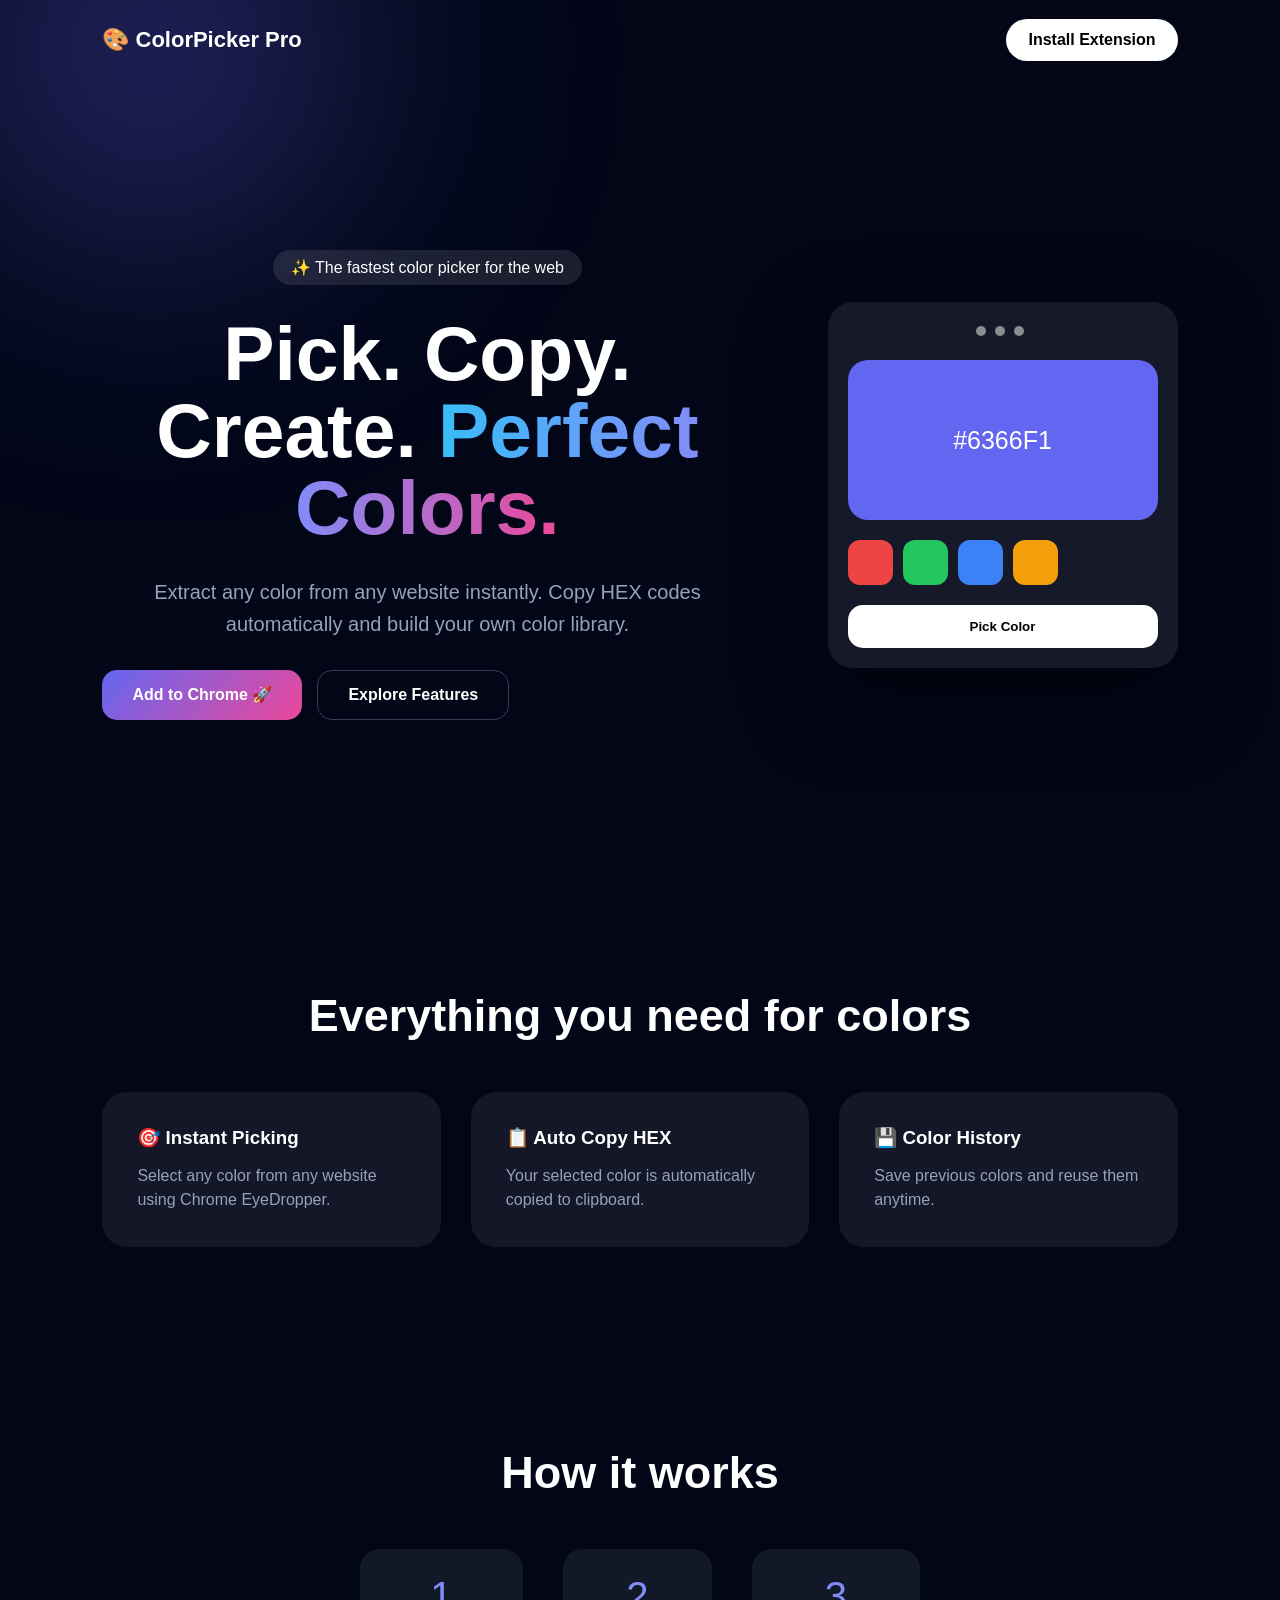
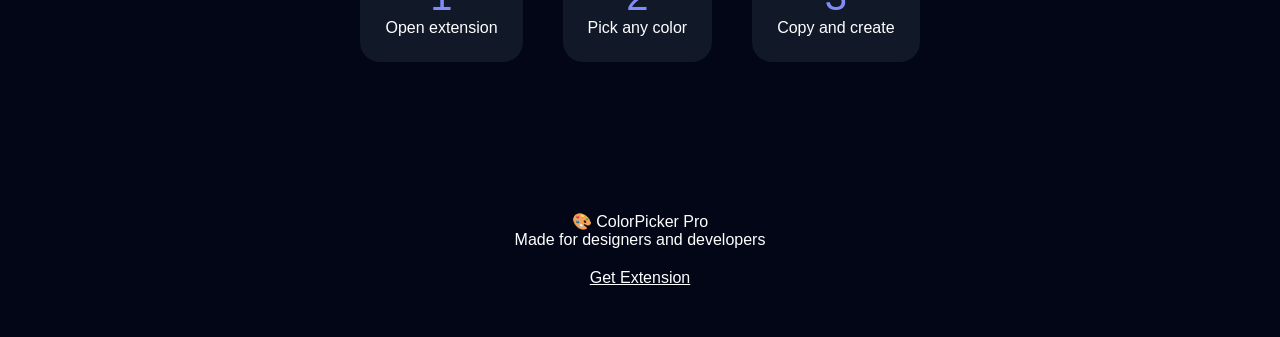
==== index.html @ 122beeb1 "Initial commit" ====
<!DOCTYPE html>
<html lang="en">

<head>

    <meta charset="UTF-8">
    <meta name="viewport" content="width=device-width, initial-scale=1.0">

    <title>Color Picker Pro</title>

    <link rel="stylesheet" href="style.css">

</head>


<body>


<nav>

    <div class="logo">
        🎨 ColorPicker Pro
    </div>


    <a
            href="https://chrome.google.com/webstore"
            target="_blank"
            class="nav-btn">

        Install Extension

    </a>

</nav>




<section class="hero">


    <div class="hero-content">


        <div class="badge">

            ✨ The fastest color picker for the web

        </div>



        <h1>

            Pick.
            Copy.
            Create.

            <span>
Perfect Colors.
</span>

        </h1>



        <p>

            Extract any color from any website instantly.
            Copy HEX codes automatically and build your
            own color library.

        </p>




        <div class="buttons">


            <a
                    href="YOUR_CHROME_STORE_LINK"
                    target="_blank"
                    class="primary">

                Add to Chrome 🚀

            </a>


            <a
                    href="#features"
                    class="secondary">

                Explore Features

            </a>


        </div>


    </div>





    <div class="mockup">


        <div class="window">


            <div class="top">

                <span></span>
                <span></span>
                <span></span>

            </div>


            <div class="picker-preview">

                #6366F1

            </div>



            <div class="colors">


                <div style="background:#ef4444"></div>

                <div style="background:#22c55e"></div>

                <div style="background:#3b82f6"></div>

                <div style="background:#f59e0b"></div>


            </div>


            <button>

                Pick Color

            </button>



        </div>


    </div>



</section>





<section id="features">


    <h2>
        Everything you need for colors
    </h2>


    <div class="cards">


        <div class="card">

            <h3>
                🎯 Instant Picking
            </h3>

            <p>
                Select any color from any website using Chrome EyeDropper.
            </p>

        </div>




        <div class="card">

            <h3>
                📋 Auto Copy HEX
            </h3>

            <p>
                Your selected color is automatically copied to clipboard.
            </p>

        </div>




        <div class="card">

            <h3>
                💾 Color History
            </h3>

            <p>
                Save previous colors and reuse them anytime.
            </p>

        </div>



    </div>


</section>







<section class="workflow">


    <h2>
        How it works
    </h2>


    <div class="steps">


        <div>
            <span>1</span>
            Open extension
        </div>


        <div>
            <span>2</span>
            Pick any color
        </div>


        <div>
            <span>3</span>
            Copy and create
        </div>


    </div>


</section>





<footer>

    <div>
        🎨 ColorPicker Pro
    </div>

    <p>
        Made for designers and developers
    </p>


    <a
            href="YOUR_CHROME_STORE_LINK">

        Get Extension

    </a>


</footer>



<script src="script.js"></script>

</body>

</html>
---- style.css ----
*{

    margin:0;
    padding:0;
    box-sizing:border-box;

}



body{

    font-family:"Roboto Thin", sans-serif;


    background:
            #020617;


    color:white;


    overflow-x:hidden;


}



body:before{

    content:"";

    position:fixed;

    width:700px;

    height:700px;


    background:
            radial-gradient(
                    circle,
                    #6366f1,
                    transparent 60%
            );


    filter:blur(120px);


    top:-300px;

    left:-200px;

    opacity:.5;

    z-index:-1;


}





nav{

    height:80px;

    display:flex;

    justify-content:space-between;

    align-items:center;


    padding:0 8%;


}



.logo{

    font-size:22px;

    font-weight:800;

}



.nav-btn{


    padding:12px 22px;

    border-radius:30px;


    background:white;

    color:black;

    text-decoration:none;


    font-weight:700;

}




.hero{

    min-height:90vh;

    display:flex;

    align-items:center;

    justify-content:space-between;


    padding:60px 8%;


}



.hero-content{

    max-width:650px;

}




.badge{


    display:inline-block;

    padding:8px 18px;


    border-radius:30px;


    background:
            rgba(255,255,255,.1);


    margin-bottom:30px;

}




h1{

    font-size:

            clamp(45px,6vw,80px);


    line-height:1;


}



h1 span{


    background:
            linear-gradient(
                    90deg,
                    #38bdf8,
                    #818cf8,
                    #ec4899
            );


    -webkit-background-clip:text;

    color:transparent;


}



.hero p{

    font-size:20px;

    color:#94a3b8;

    margin:30px 0;


    line-height:1.6;

}



.buttons{

    display:flex;

    gap:15px;

}



.primary,
.secondary{


    padding:15px 30px;

    border-radius:15px;

    text-decoration:none;

    font-weight:700;


}



.primary{


    background:

            linear-gradient(
                    135deg,
                    #6366f1,
                    #ec4899
            );


    color:white;


}



.secondary{

    border:
            1px solid #334155;

    color:white;


}





.mockup{


    width:350px;

}



.window{


    background:

            rgba(255,255,255,.08);


    backdrop-filter:blur(20px);


    padding:20px;

    border-radius:25px;


    box-shadow:
            0 30px 80px rgba(0,0,0,.5);


}




.top span{


    display:inline-block;

    width:10px;

    height:10px;

    background:white;

    border-radius:50%;

    margin-right:5px;

    opacity:.5;


}




.picker-preview{


    height:160px;

    border-radius:20px;


    display:flex;

    align-items:center;

    justify-content:center;


    font-size:25px;


    margin:20px 0;


    background:#6366f1;


}



.colors{

    display:flex;

    gap:10px;

}



.colors div{


    height:45px;

    width:45px;

    border-radius:12px;


}



.window button{


    width:100%;

    margin-top:20px;

    padding:14px;

    border:0;

    border-radius:15px;


    background:#fff;

    font-weight:bold;


}





section{

    padding:100px 8%;

    text-align:center;

}




h2{

    font-size:45px;

    margin-bottom:50px;

}



.cards{


    display:grid;

    grid-template-columns:
repeat(3,1fr);


    gap:30px;


}



.card{


    padding:35px;


    border-radius:25px;


    background:
            rgba(255,255,255,.07);


    text-align:left;


}



.card p{

    color:#94a3b8;

    margin-top:15px;

    line-height:1.5;


}




.steps{


    display:flex;

    justify-content:center;

    gap:40px;


}



.steps div{


    padding:25px;

    background:#111827;

    border-radius:20px;

}



.steps span{


    display:block;

    font-size:40px;

    color:#818cf8;


}





footer{


    padding:50px;

    text-align:center;

    background:#020617;

}


footer a{

    display:inline-block;

    margin-top:20px;

    color:white;

}




@media(max-width:900px){


    .hero{

        flex-direction:column;

        text-align:center;

        gap:50px;

    }


    .cards{

        grid-template-columns:1fr;

    }



    .buttons{

        justify-content:center;

    }



}
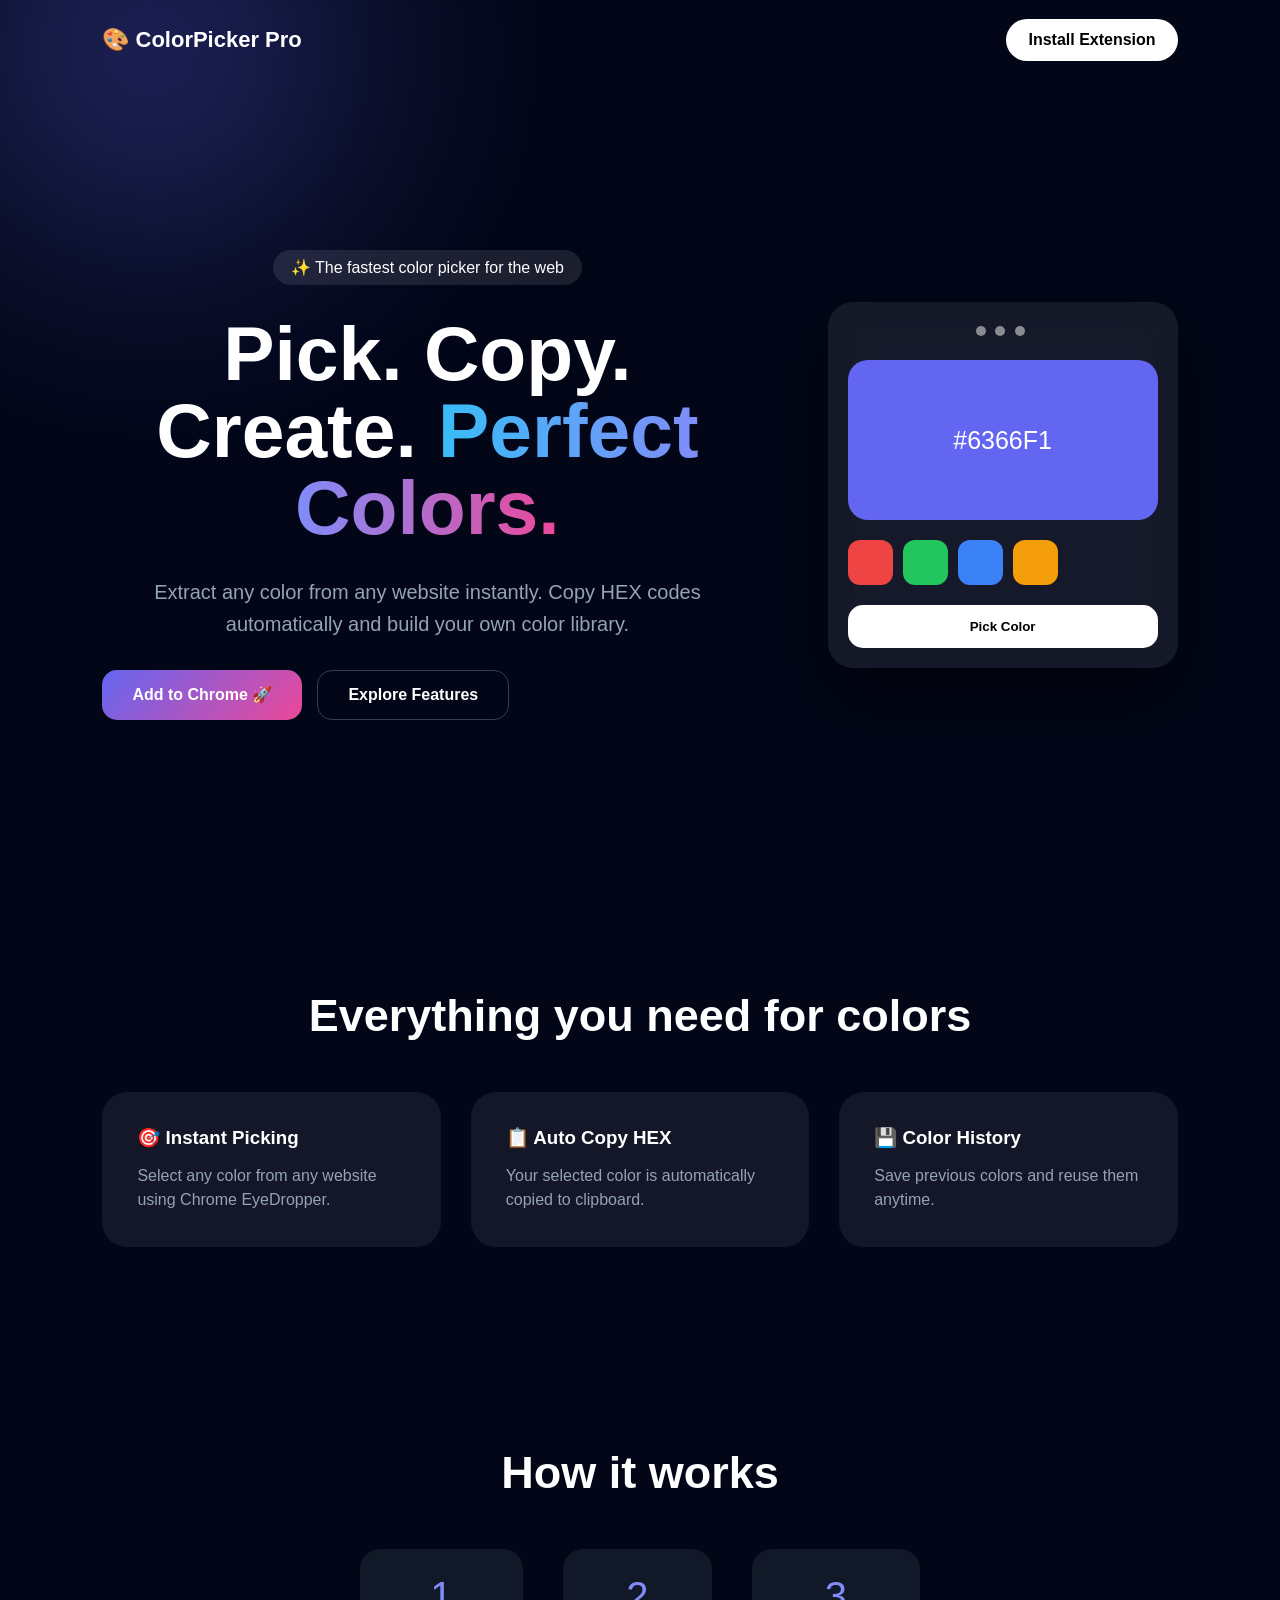
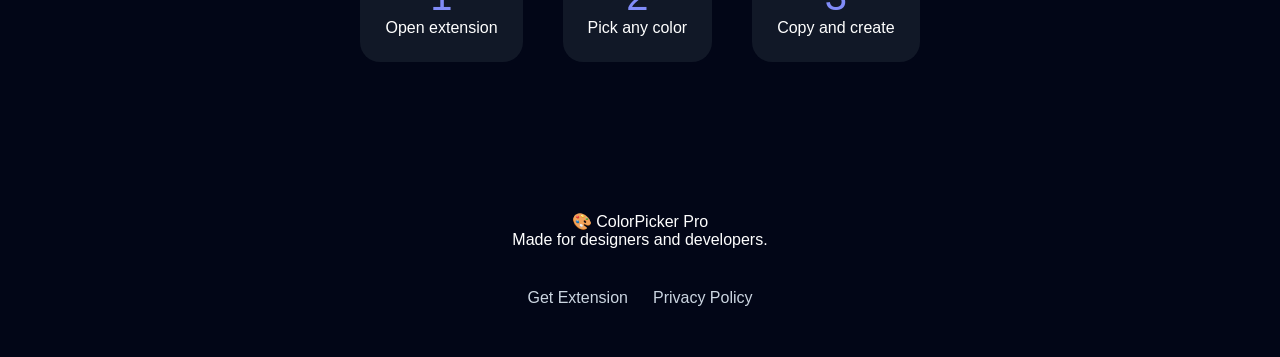
==== commit 2d3c999f: "privacy policy added" ====
--- a/index.html
+++ b/index.html
@@ -269,7 +269,6 @@
 
 
 
-
 <footer>
 
     <div>
@@ -277,17 +276,20 @@
     </div>
 
     <p>
-        Made for designers and developers
+        Made for designers and developers.
     </p>
 
-
-    <a
-            href="YOUR_CHROME_STORE_LINK">
-
-        Get Extension
-
-    </a>
-
+    <div class="footer-links">
+
+        <a href="YOUR_CHROME_STORE_LINK">
+            Get Extension
+        </a>
+
+        <a href="privacy.html">
+            Privacy Policy
+        </a>
+
+    </div>
 
 </footer>
 
--- a/style.css
+++ b/style.css
@@ -576,4 +576,161 @@
 
 
 
+}
+/* ===========================
+   Privacy Policy
+=========================== */
+
+.policy{
+
+    display:flex;
+
+    justify-content:center;
+
+    padding:80px 20px;
+
+}
+
+
+.policy-card{
+
+    max-width:900px;
+
+    width:100%;
+
+    background:rgba(255,255,255,.06);
+
+    backdrop-filter:blur(20px);
+
+    border:1px solid rgba(255,255,255,.08);
+
+    border-radius:30px;
+
+    padding:50px;
+
+    box-shadow:0 20px 60px rgba(0,0,0,.35);
+
+}
+
+
+.policy-card h1{
+
+    margin:20px 0;
+
+    font-size:clamp(40px,5vw,64px);
+
+}
+
+
+.policy-card h1 span{
+
+    background:linear-gradient(
+            90deg,
+            #38bdf8,
+            #818cf8,
+            #ec4899
+    );
+
+    -webkit-background-clip:text;
+
+    color:transparent;
+
+}
+
+
+.last-update{
+
+    color:#94a3b8;
+
+    margin-bottom:40px;
+
+}
+
+
+.policy-content{
+
+    margin-top:40px;
+
+}
+
+
+.policy-content h2{
+
+    text-align:left;
+
+    font-size:28px;
+
+    margin:45px 0 15px;
+
+}
+
+
+.policy-content p{
+
+    color:#cbd5e1;
+
+    line-height:1.8;
+
+    margin-bottom:20px;
+
+}
+
+
+.policy-content ul{
+
+    margin-left:25px;
+
+    margin-bottom:25px;
+
+}
+
+
+.policy-content li{
+
+    color:#cbd5e1;
+
+    margin:10px 0;
+
+    line-height:1.7;
+
+}
+
+
+@media(max-width:768px){
+
+    .policy-card{
+
+        padding:30px;
+
+    }
+
+}
+.footer-links{
+
+    margin-top:20px;
+
+    display:flex;
+
+    justify-content:center;
+
+    gap:25px;
+
+    flex-wrap:wrap;
+
+}
+
+.footer-links a{
+
+    color:#cbd5e1;
+
+    text-decoration:none;
+
+    transition:.3s;
+
+}
+
+.footer-links a:hover{
+
+    color:#ffffff;
+
 }
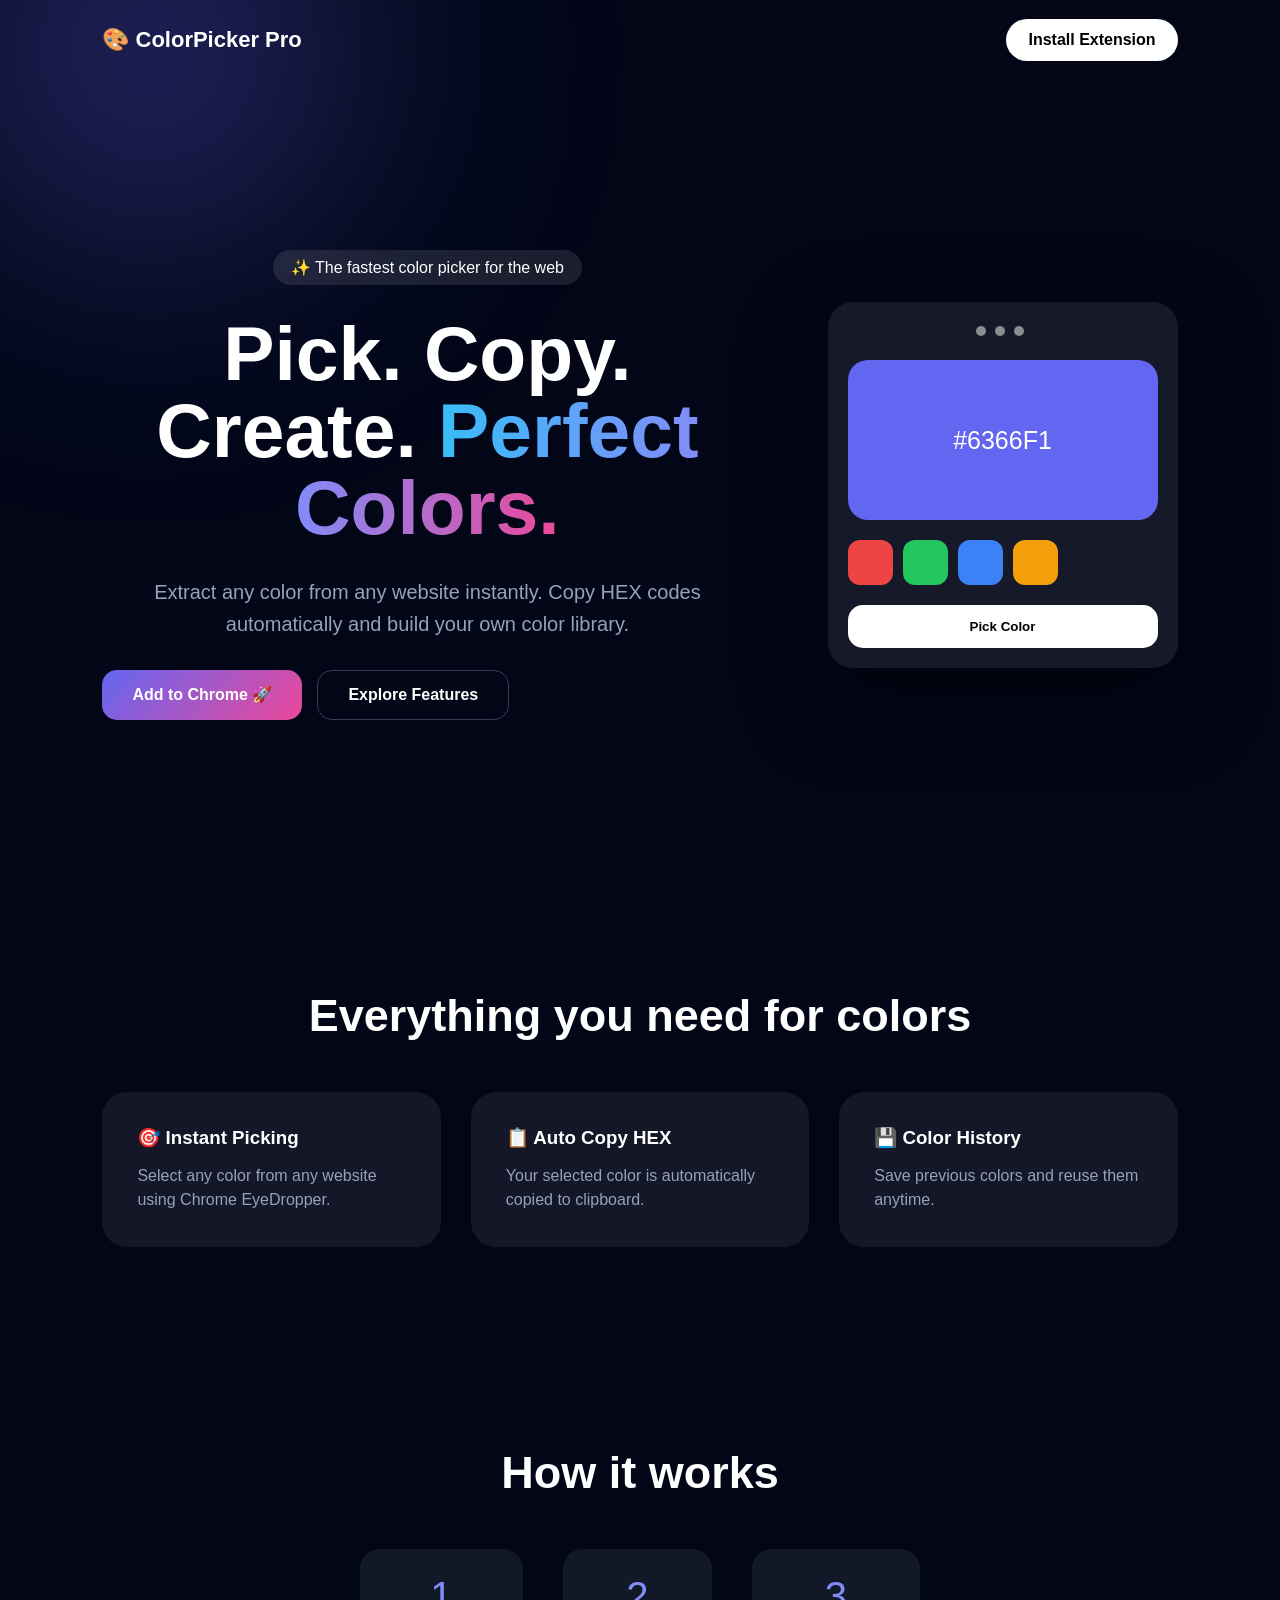
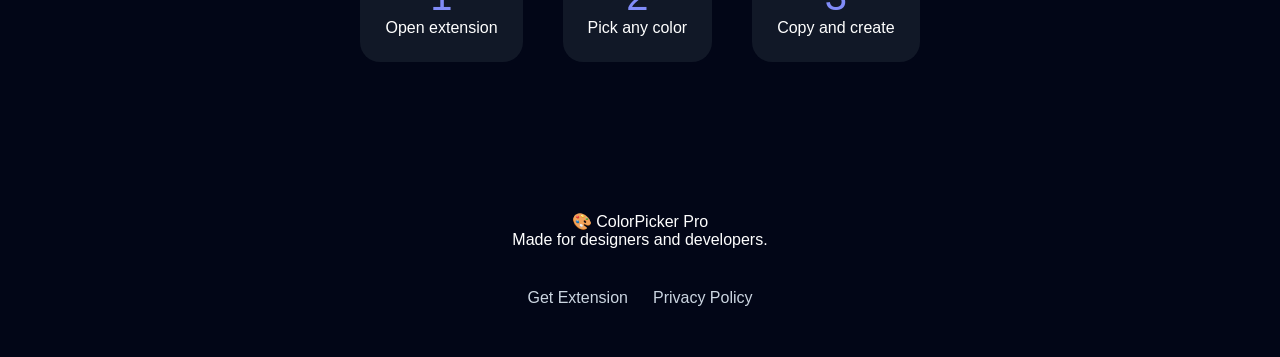
==== commit d56fc919: "Update Chrome Web Store link in index.html" ====
--- a/index.html
+++ b/index.html
@@ -24,7 +24,7 @@
 
 
     <a
-            href="https://chrome.google.com/webstore"
+            href="https://chromewebstore.google.com/detail/objfdlddciofamfgfjoicdfgklfdhdmn?utm_source=item-share-cb"
             target="_blank"
             class="nav-btn">
 
@@ -299,4 +299,4 @@
 
 </body>
 
-</html>+</html>
